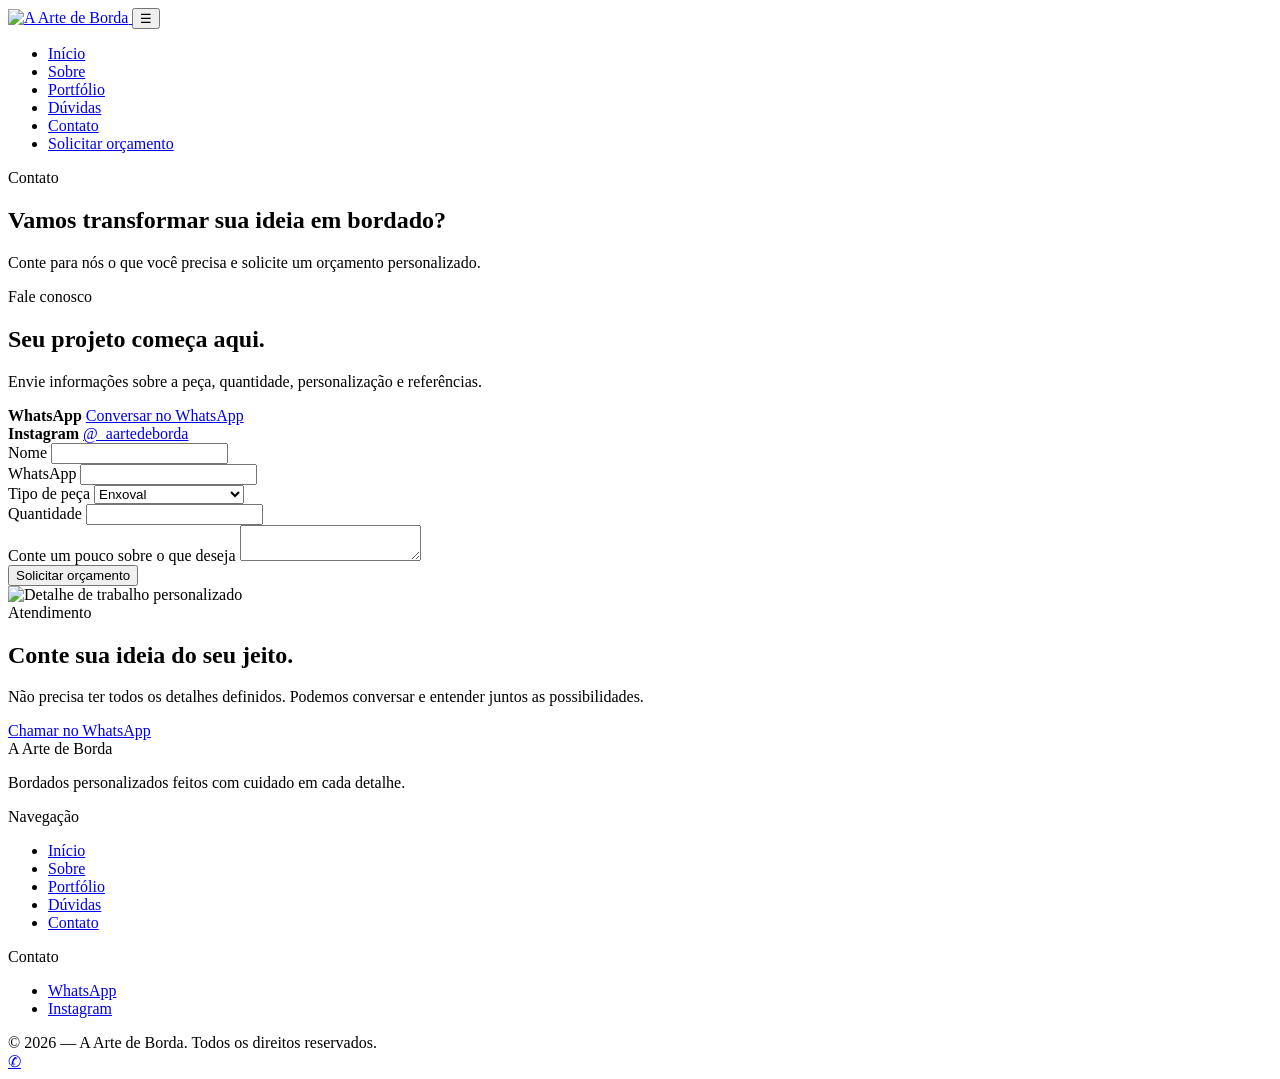
==== contato.html @ cf5d02eb "Add files via upload" ====
<!doctype html>
<html lang="pt-BR">
<head>
  <meta charset="UTF-8">
  <meta name="viewport" content="width=device-width,initial-scale=1">
  <meta name="description" content="Bordados personalizados feitos com cuidado em cada detalhe.">
  <title>A Arte de Borda | Contato</title>
  <link rel="stylesheet" href="css/style.css">
</head>
<body>
  <header class="site-header">
    <div class="container navbar">
      <a class="logo" href="index.html">
        <img src="images/Logo.jpg" alt="A Arte de Borda">
      </a>
      <button class="menu-toggle">☰</button>
      <nav>
        <ul class="nav-menu">
          <li><a class="" href="index.html">Início</a></li>
          <li><a class="" href="sobre.html">Sobre</a></li>
          <li><a class="" href="portfolio.html">Portfólio</a></li>
          <li><a class="" href="duvidas.html">Dúvidas</a></li>
          <li><a class="active" href="contato.html">Contato</a></li>
          <li><a class="btn btn-primary" href="contato.html">Solicitar orçamento</a></li>
        </ul>
      </nav>
    </div>
  </header>
  <main>
    <section class="page-hero">
      <div class="container">
        <span class="eyebrow">Contato</span>
        <h1>Vamos transformar sua ideia em bordado?</h1>
        <p>Conte para nós o que você precisa e solicite um orçamento personalizado.</p>
      </div>
    </section>
    <section class="section">
      <div class="container contact-grid">
        <div class="content-block">
          <span class="eyebrow">Fale conosco</span>
          <h2>Seu projeto começa aqui.</h2>
          <p>Envie informações sobre a peça, quantidade, personalização e referências.</p>
          <div class="contact-info">
            <div class="contact-box">
              <strong>WhatsApp</strong>
              <span><a href="https://wa.me/qr/4AI5QYM6GJARD1" target="_blank">Conversar no WhatsApp</a></span>
            </div>
            <div class="contact-box">
              <strong>Instagram</strong>
              <span><a href="https://www.instagram.com/_aartedeborda/" target="_blank">@_aartedeborda</a></span>
            </div>
          </div>
        </div>
        <form class="contact-form" id="orcamento-form">
          <div class="form-grid">
            <div class="form-group">
              <label>Nome</label>
              <input name="nome" required>
            </div>
            <div class="form-group">
              <label>WhatsApp</label>
              <input name="whatsapp" required>
            </div>
            <div class="form-group">
              <label>Tipo de peça</label>
              <select name="tipo">
                <option>Enxoval</option>
                <option>Cama, mesa e banho</option>
                <option>Vestuário</option>
                <option>Infantil</option>
                <option>Outro</option>
              </select>
            </div>
            <div class="form-group">
              <label>Quantidade</label>
              <input name="quantidade" type="number" min="1" required>
            </div>
            <div class="form-group full">
              <label>Conte um pouco sobre o que deseja</label>
              <textarea name="mensagem" required></textarea>
            </div>
            <div class="form-group full">
              <button class="btn btn-primary" type="submit">Solicitar orçamento</button>
            </div>
          </div>
        </form>
      </div>
    </section>
    <section class="section section-alt">
      <div class="container two-columns">
        <div class="image-card">
          <img src="images/1contato.jfif" alt="Detalhe de trabalho personalizado">
        </div>
        <div class="content-block">
          <span class="eyebrow">Atendimento</span>
          <h2>Conte sua ideia do seu jeito.</h2>
          <p>Não precisa ter todos os detalhes definidos. Podemos conversar e entender juntos as possibilidades.</p>
          <a class="btn btn-primary" href="https://wa.me/qr/4AI5QYM6GJARD1" target="_blank">Chamar no WhatsApp</a>
        </div>
      </div>
    </section>
  </main>
  <footer class="site-footer">
    <div class="container">
      <div class="footer-grid">
        <div>
          <div class="footer-logo">A Arte de Borda</div>
          <p class="footer-text">Bordados personalizados feitos com cuidado em cada detalhe.</p>
        </div>
        <div>
          <div class="footer-title">Navegação</div>
          <ul class="footer-links">
            <li><a href="index.html">Início</a></li>
            <li><a href="sobre.html">Sobre</a></li>
            <li><a href="portfolio.html">Portfólio</a></li>
            <li><a href="duvidas.html">Dúvidas</a></li>
            <li><a href="contato.html">Contato</a></li>
          </ul>
        </div>
        <div>
          <div class="footer-title">Contato</div>
          <ul class="footer-links">
            <li><a href="https://wa.me/qr/4AI5QYM6GJARD1" target="_blank">WhatsApp</a></li>
            <li><a href="https://www.instagram.com/_aartedeborda/" target="_blank">Instagram</a></li>
          </ul>
        </div>
      </div>
      <div class="footer-bottom">© 2026 — A Arte de Borda. Todos os direitos reservados.</div>
    </div>
  </footer>
  <a class="floating-whatsapp" href="https://wa.me/qr/4AI5QYM6GJARD1" target="_blank">✆</a>
  <script src="js/main.js"></script>
</body>
</html>
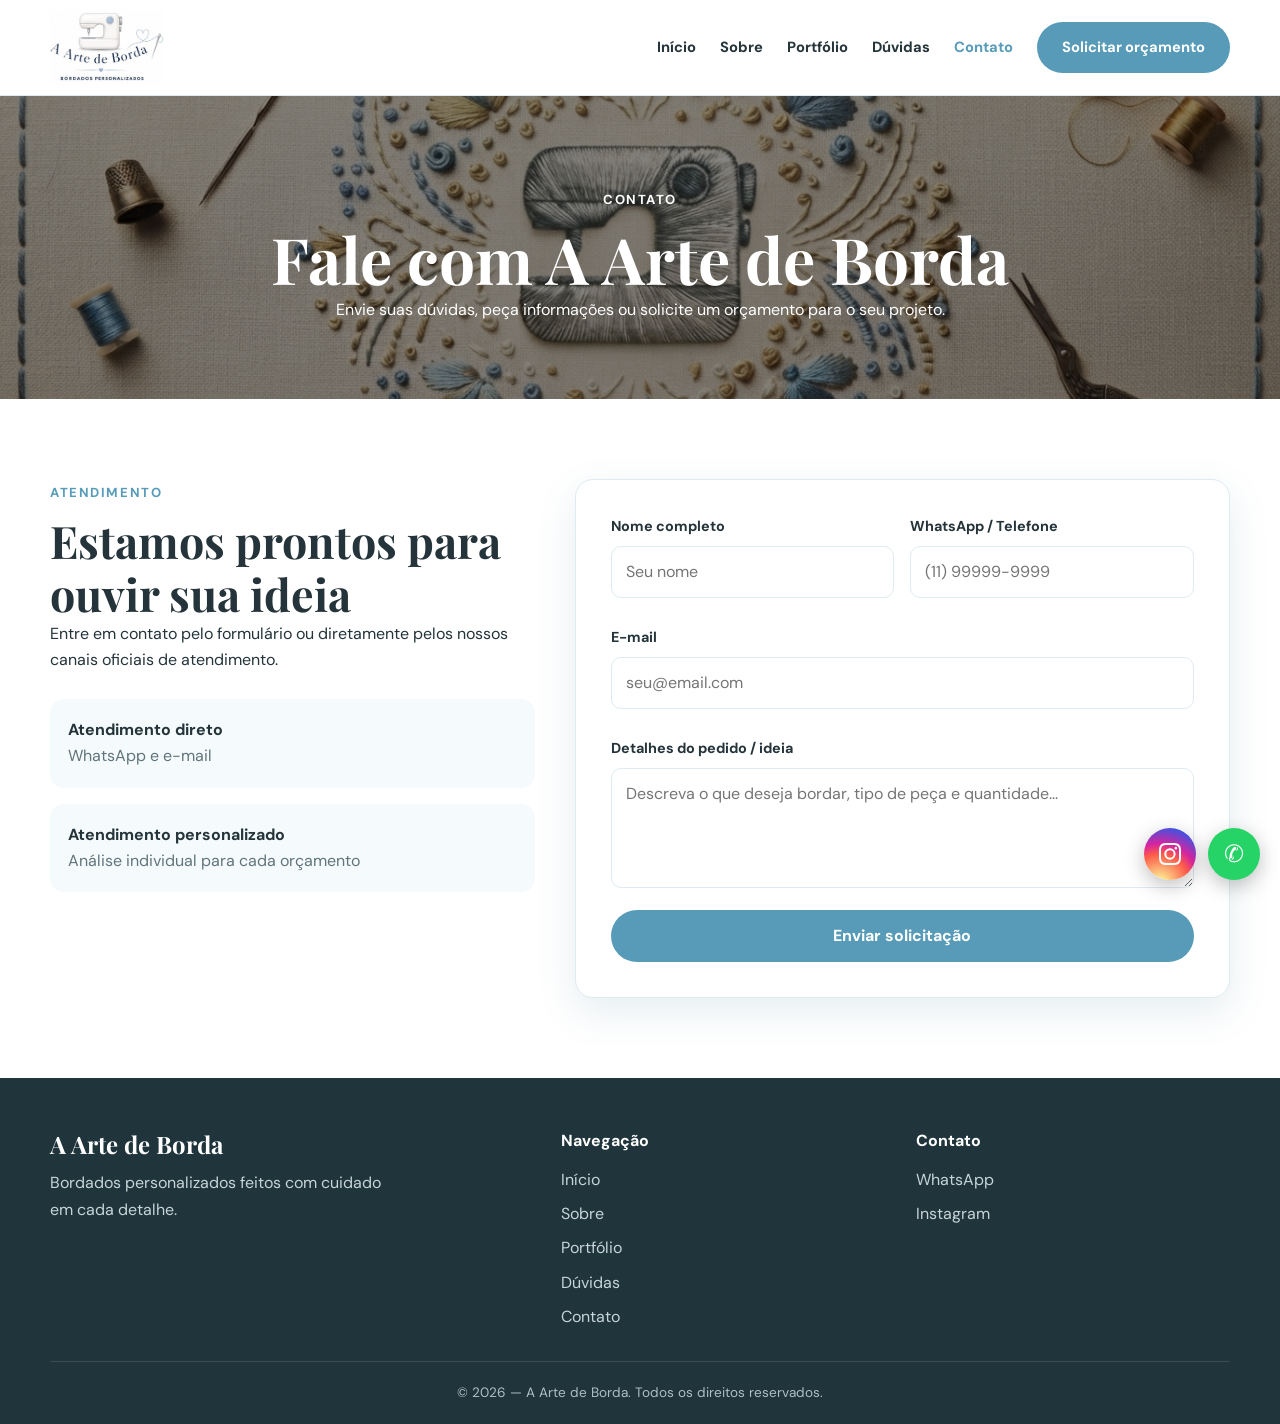
==== commit 6a8a7b67: "Update contato.html" ====
--- a/contato.html
+++ b/contato.html
@@ -30,76 +30,57 @@
     <section class="page-hero">
       <div class="container">
         <span class="eyebrow">Contato</span>
-        <h1>Vamos transformar sua ideia em bordado?</h1>
-        <p>Conte para nós o que você precisa e solicite um orçamento personalizado.</p>
+        <h1>Fale com A Arte de Borda</h1>
+        <p>Envie suas dúvidas, peça informações ou solicite um orçamento para o seu projeto.</p>
       </div>
     </section>
+
     <section class="section">
       <div class="container contact-grid">
-        <div class="content-block">
-          <span class="eyebrow">Fale conosco</span>
-          <h2>Seu projeto começa aqui.</h2>
-          <p>Envie informações sobre a peça, quantidade, personalização e referências.</p>
+        <div class="reveal">
+          <span class="eyebrow">Atendimento</span>
+          <h2>Estamos prontos para ouvir sua ideia</h2>
+          <p>Entre em contato pelo formulário ou diretamente pelos nossos canais oficiais de atendimento.</p>
+          
           <div class="contact-info">
             <div class="contact-box">
-              <strong>WhatsApp</strong>
-              <span><a href="https://wa.me/qr/4AI5QYM6GJARD1" target="_blank">Conversar no WhatsApp</a></span>
+              <strong>Atendimento direto</strong>
+              <span>WhatsApp e e-mail</span>
             </div>
             <div class="contact-box">
-              <strong>Instagram</strong>
-              <span><a href="https://www.instagram.com/_aartedeborda/" target="_blank">@_aartedeborda</a></span>
+              <strong>Atendimento personalizado</strong>
+              <span>Análise individual para cada orçamento</span>
             </div>
           </div>
         </div>
-        <form class="contact-form" id="orcamento-form">
-          <div class="form-grid">
-            <div class="form-group">
-              <label>Nome</label>
-              <input name="nome" required>
+
+        <div class="contact-form reveal">
+          <form id="contactForm">
+            <div class="form-grid">
+              <div class="form-group">
+                <label for="nome">Nome completo</label>
+                <input type="text" id="nome" required placeholder="Seu nome">
+              </div>
+              <div class="form-group">
+                <label for="telefone">WhatsApp / Telefone</label>
+                <input type="tel" id="telefone" required placeholder="(11) 99999-9999">
+              </div>
+              <div class="form-group full">
+                <label for="email">E-mail</label>
+                <input type="email" id="email" required placeholder="seu@email.com">
+              </div>
+              <div class="form-group full">
+                <label for="mensagem">Detalhes do pedido / ideia</label>
+                <textarea id="mensagem" required placeholder="Descreva o que deseja bordar, tipo de peça e quantidade..."></textarea>
+              </div>
             </div>
-            <div class="form-group">
-              <label>WhatsApp</label>
-              <input name="whatsapp" required>
-            </div>
-            <div class="form-group">
-              <label>Tipo de peça</label>
-              <select name="tipo">
-                <option>Enxoval</option>
-                <option>Cama, mesa e banho</option>
-                <option>Vestuário</option>
-                <option>Infantil</option>
-                <option>Outro</option>
-              </select>
-            </div>
-            <div class="form-group">
-              <label>Quantidade</label>
-              <input name="quantidade" type="number" min="1" required>
-            </div>
-            <div class="form-group full">
-              <label>Conte um pouco sobre o que deseja</label>
-              <textarea name="mensagem" required></textarea>
-            </div>
-            <div class="form-group full">
-              <button class="btn btn-primary" type="submit">Solicitar orçamento</button>
-            </div>
-          </div>
-        </form>
-      </div>
-    </section>
-    <section class="section section-alt">
-      <div class="container two-columns">
-        <div class="image-card">
-          <img src="images/1contato.jfif" alt="Detalhe de trabalho personalizado">
-        </div>
-        <div class="content-block">
-          <span class="eyebrow">Atendimento</span>
-          <h2>Conte sua ideia do seu jeito.</h2>
-          <p>Não precisa ter todos os detalhes definidos. Podemos conversar e entender juntos as possibilidades.</p>
-          <a class="btn btn-primary" href="https://wa.me/qr/4AI5QYM6GJARD1" target="_blank">Chamar no WhatsApp</a>
+            <button type="submit" class="btn btn-primary" style="width: 100%; margin-top: 10px;">Enviar solicitação</button>
+          </form>
         </div>
       </div>
     </section>
   </main>
+
   <footer class="site-footer">
     <div class="container">
       <div class="footer-grid">
@@ -128,7 +109,16 @@
       <div class="footer-bottom">© 2026 — A Arte de Borda. Todos os direitos reservados.</div>
     </div>
   </footer>
-  <a class="floating-whatsapp" href="https://wa.me/qr/4AI5QYM6GJARD1" target="_blank">✆</a>
+
+  <div class="floating-socials">
+    <a class="floating-btn floating-instagram" href="https://www.instagram.com/_aartedeborda/" target="_blank" title="Siga no Instagram">
+      <svg xmlns="http://www.w3.org/2000/svg" width="22" height="22" fill="currentColor" viewBox="0 0 16 16">
+        <path d="M8 0C5.829 0 5.556.01 4.703.048 3.85.088 3.269.222 2.76.42a3.917 3.917 0 0 0-1.417.923A3.927 3.927 0 0 0 .42 2.76C.222 3.268.087 3.85.048 4.7.01 5.555 0 5.827 0 8.001c0 2.172.01 2.444.048 3.297.04.852.174 1.433.372 1.942.205.526.478.972.923 1.417.444.445.89.719 1.416.923.51.198 1.09.333 1.942.372C5.555 15.99 5.827 16 8 16s2.444-.01 3.298-.048c.851-.04 1.434-.174 1.943-.372a3.916 3.916 0 0 0 1.416-.923c.445-.445.718-.891.923-1.417.197-.509.332-1.09.372-1.942C15.99 10.445 16 10.173 16 8s-.01-2.445-.048-3.299c-.04-.851-.175-1.433-.372-1.941a3.926 3.926 0 0 0-.923-1.417A3.911 3.911 0 0 0 13.24.42c-.51-.198-1.092-.333-1.943-.372C10.443.01 10.172 0 7.999 0h.001zm-.717 1.442h.718c2.136 0 2.389.007 3.232.046.78.035 1.204.166 1.486.275.373.145.64.319.92.599.28.28.453.546.598.92.11.281.24.705.275 1.485.039.843.047 1.096.047 3.231s-.008 2.389-.047 3.232c-.035.78-.166 1.203-.275 1.485a2.47 2.47 0 0 1-.599.919c-.28.28-.546.453-.92.598-.28.11-.704.24-1.485.276-.843.038-1.096.047-3.232.047s-2.39-.009-3.233-.047c-.78-.036-1.203-.166-1.485-.276a2.478 2.478 0 0 1-.92-.598 2.48 2.48 0 0 1-.6-.92c-.109-.281-.24-.705-.275-1.485-.038-.843-.046-1.096-.046-3.233 0-2.136.008-2.388.046-3.231.036-.78.166-1.204.276-1.486.145-.373.319-.64.599-.92.28-.28.546-.453.92-.598.282-.11.705-.24 1.485-.276.738-.034 1.024-.044 2.515-.045v.002zm4.988 1.328a.96.96 0 1 0 0 1.92.96.96 0 0 0 0-1.92zm-4.27 1.122a4.109 4.109 0 1 0 0 8.217 4.109 4.109 0 0 0 0-8.217zm0 1.441a2.667 2.667 0 1 1 0 5.334 2.667 2.667 0 0 1 0-5.334z"/>
+      </svg>
+    </a>
+    <a class="floating-btn floating-whatsapp" href="https://wa.me/qr/4AI5QYM6GJARD1" target="_blank" title="Chamar no WhatsApp">✆</a>
+  </div>
+
   <script src="js/main.js"></script>
 </body>
-</html>+</html>
--- a/css/style.css
+++ b/css/style.css
@@ -0,0 +1,197 @@
+@import url('https://fonts.googleapis.com/css2?family=DM+Sans:wght@400;500;600;700&family=Playfair+Display:wght@500;600;700&display=swap');
+
+:root {
+  --cor-principal: #9bcfe3;
+  --cor-principal-escura: #579bb8;
+  --cor-principal-clara: #eaf7fb;
+  --cor-fundo: #fff;
+  --cor-fundo-alt: #f5fbfd;
+  --cor-texto: #24343a;
+  --cor-texto-claro: #61747b;
+  --cor-borda: #dcecf1;
+  --sombra: 0 14px 40px rgba(52,108,128,.12);
+  --raio: 18px;
+  --largura: 1180px;
+  --transicao: .3s ease;
+}
+
+* { box-sizing: border-box; margin: 0; padding: 0; }
+html { scroll-behavior: smooth; }
+body { font-family: "DM Sans", sans-serif; color: var(--cor-texto); line-height: 1.65; background-color: #fff; }
+body.menu-aberto { overflow: hidden; }
+img, video { display: block; max-width: 100%; }
+a { color: inherit; text-decoration: none; }
+button, input, textarea, select { font: inherit; }
+
+.container { width: min(100% - 40px, var(--largura)); margin: auto; }
+.section { padding: 80px 0; }
+.section-alt { background: var(--cor-fundo-alt); }
+.section-header { max-width: 720px; margin: 0 auto 40px; text-align: center; }
+.eyebrow { display: inline-block; margin-bottom: 10px; color: var(--cor-principal-escura); font-weight: 700; font-size: .82rem; letter-spacing: .12em; text-transform: uppercase; }
+
+h1, h2, h3 { font-family: "Playfair Display", serif; line-height: 1.2; }
+h1 { font-size: clamp(2.2rem, 5vw, 4rem); }
+h2 { font-size: clamp(1.8rem, 3.5vw, 2.8rem); }
+h3 { font-size: 1.35rem; }
+.section-header p, .muted { color: var(--cor-texto-claro); }
+
+/* BOTÕES */
+.btn { display: inline-flex; align-items: center; justify-content: center; min-height: 48px; padding: 12px 24px; border: 1px solid transparent; border-radius: 999px; font-weight: 700; cursor: pointer; transition: transform var(--transicao), background var(--transicao), color var(--transicao); }
+.btn:hover { transform: translateY(-2px); }
+.btn-primary { background: var(--cor-principal-escura); color: #fff; }
+.btn-outline { border-color: #fff; color: #fff; }
+.btn-light { background: #fff; color: var(--cor-principal-escura); }
+
+/* HEADER E MENU RESPONSIVO */
+.site-header { position: sticky; top: 0; z-index: 1000; background: rgba(255,255,255,.96); backdrop-filter: blur(12px); border-bottom: 1px solid var(--cor-borda); }
+.navbar { min-height: 80px; display: flex; align-items: center; justify-content: space-between; gap: 20px; padding: 10px 0; }
+
+.logo img { height: 75px; width: auto; display: block; }
+
+.nav-menu { display: flex; align-items: center; gap: 24px; list-style: none; }
+.nav-menu a { font-size: .92rem; font-weight: 700; }
+.nav-menu a:hover, .nav-menu a.active { color: var(--cor-principal-escura); }
+
+.menu-toggle { display: none; border: 0; background: transparent; font-size: 1.8rem; cursor: pointer; color: var(--cor-principal-escura); }
+
+/* BANNER DE TOPO */
+.page-hero {
+  position: relative;
+  background-image: url('../images/Fundo.jfif');
+  background-size: cover;
+  background-position: center;
+  background-repeat: no-repeat;
+  padding: 90px 0 75px;
+  text-align: center;
+  color: #ffffff;
+}
+
+.page-hero::before {
+  content: "";
+  position: absolute;
+  top: 0; left: 0; width: 100%; height: 100%;
+  background: rgba(0, 0, 0, 0.45);
+  z-index: 1;
+}
+
+.page-hero .container { position: relative; z-index: 2; }
+.page-hero h1, .page-hero p, .page-hero .eyebrow { color: #ffffff !important; }
+
+/* LAYOUTS E GRIDS */
+.two-columns { display: grid; grid-template-columns: 1fr 1fr; gap: 50px; align-items: center; }
+.image-card { overflow: hidden; border-radius: var(--raio); box-shadow: var(--sombra); background: var(--cor-principal-clara); }
+.image-card img, .image-card video { width: 100%; height: 100%; object-fit: cover; display: block; }
+
+.category-grid, .process-grid { display: grid; grid-template-columns: repeat(4, 1fr); gap: 20px; }
+.category-card, .process-card { padding: 25px 20px; border: 1px solid var(--cor-borda); border-radius: var(--raio); background: #fff; transition: transform var(--transicao), box-shadow var(--transicao); }
+.category-card:hover, .process-card:hover { transform: translateY(-5px); box-shadow: var(--sombra); }
+.category-number, .process-number { color: var(--cor-principal-escura); font-weight: 700; }
+.category-card h3 { margin: 10px 0; }
+.category-card p, .process-card p { color: var(--cor-texto-claro); font-size: .94rem; }
+.process-number { font: 2rem "Playfair Display", serif; margin-bottom: 8px; }
+
+/* PORTFÓLIO */
+.portfolio-grid { display: grid; grid-template-columns: repeat(auto-fill, minmax(260px, 1fr)); gap: 20px; margin-top: 30px; }
+.portfolio-item { position: relative; overflow: hidden; border-radius: 14px; background: var(--cor-principal-clara); aspect-ratio: 1 / 1; }
+.portfolio-item img, .portfolio-item video { width: 100%; height: 100%; object-fit: cover; transition: transform .5s ease; }
+.portfolio-item:hover img { transform: scale(1.05); }
+
+/* CONTATO */
+.contact-grid { display: grid; grid-template-columns: .85fr 1.15fr; gap: 40px; }
+.contact-info { display: grid; gap: 16px; margin-top: 25px; }
+.contact-box { padding: 18px; border-radius: 14px; background: var(--cor-fundo-alt); }
+.contact-box strong { display: block; }
+.contact-box span { color: var(--cor-texto-claro); }
+.contact-form { padding: 35px; border-radius: var(--raio); box-shadow: var(--sombra); background: #fff; border: 1px solid var(--cor-borda); }
+.form-grid { display: grid; grid-template-columns: 1fr 1fr; gap: 16px; }
+.form-group { display: grid; gap: 7px; margin-bottom: 12px; }
+.form-group.full { grid-column: 1/-1; }
+.form-group label { font-weight: 700; font-size: .9rem; }
+.form-group input, .form-group select, .form-group textarea { width: 100%; padding: 12px 14px; border: 1px solid var(--cor-borda); border-radius: 10px; outline: none; }
+.form-group textarea { min-height: 120px; resize: vertical; }
+
+/* DÚVIDAS / FAQ */
+.faq-list { max-width: 850px; margin: auto; }
+.faq-item { border-bottom: 1px solid var(--cor-borda); }
+.faq-question { width: 100%; padding: 20px 0; display: flex; justify-content: space-between; gap: 15px; border: 0; background: transparent; text-align: left; font-weight: 700; cursor: pointer; color: var(--cor-texto); }
+.faq-icon { font-size: 1.4rem; color: var(--cor-principal-escura); transition: transform var(--transicao); }
+.faq-answer { max-height: 0; overflow: hidden; transition: max-height .35s ease; }
+.faq-answer p { padding: 0 20px 20px 0; color: var(--cor-texto-claro); }
+.faq-item.open .faq-icon { transform: rotate(45deg); }
+
+/* CTA E RODAPÉ */
+.cta { padding: 60px 0; background: var(--cor-principal); }
+.cta-inner { display: flex; align-items: center; justify-content: space-between; gap: 20px; }
+.site-footer { padding: 50px 0 20px; background: #1f343b; color: #fff; }
+.footer-grid { display: grid; grid-template-columns: 1.5fr 1fr 1fr; gap: 40px; padding-bottom: 30px; }
+.footer-logo { font: 1.5rem "Playfair Display", serif; font-weight: bold; }
+.footer-text, .footer-links { color: #c7d5d9; }
+.footer-text { margin-top: 10px; max-width: 350px; }
+.footer-title { margin-bottom: 12px; font-weight: 700; }
+.footer-links { list-style: none; display: grid; gap: 8px; }
+.footer-bottom { padding-top: 20px; border-top: 1px solid rgba(255,255,255,.12); color: #aebfc4; font-size: .85rem; text-align: center; }
+
+/* BOTÕES FLUTUANTES NO CANTO DIREITO INFERIOR (INSTAGRAM + WHATSAPP) */
+.floating-socials {
+  position: fixed;
+  right: 20px;
+  bottom: 20px;
+  z-index: 9999;
+  display: flex !important;
+  flex-direction: row !important;
+  align-items: center;
+  gap: 12px;
+}
+
+.floating-btn {
+  width: 52px;
+  height: 52px;
+  border-radius: 50%;
+  display: flex !important;
+  align-items: center;
+  justify-content: center;
+  color: #ffffff !important;
+  font-size: 1.5rem;
+  box-shadow: 0 6px 20px rgba(0,0,0,0.25);
+  transition: transform 0.3s ease;
+  text-decoration: none;
+}
+
+.floating-btn:hover {
+  transform: scale(1.1);
+}
+
+.floating-whatsapp {
+  background-color: #25d366 !important;
+}
+
+.floating-instagram {
+  background: radial-gradient(circle at 30% 107%, #fdf497 0%, #fdf497 5%, #fd5949 45%, #d6249f 60%, #285AEB 90%) !important;
+}
+
+/* ANIMAÇÕES */
+.reveal { opacity: 0; transform: translateY(25px); transition: opacity 0.6s ease, transform 0.6s ease; }
+.reveal.active, .reveal.visible { opacity: 1; transform: translateY(0); }
+
+/* RESPONSIVIDADE (TABLET E CELULAR) */
+@media (max-width: 950px) {
+  .menu-toggle { display: block; }
+  .nav-menu { position: fixed; top: 80px; left: 0; right: 0; display: none; flex-direction: column; align-items: stretch; padding: 25px 20px; background: #fff; box-shadow: var(--sombra); gap: 18px; }
+  .nav-menu.open, .nav-menu.active { display: flex; }
+  .navbar > .btn { display: none; }
+  
+  .two-columns, .contact-grid { grid-template-columns: 1fr; gap: 35px; }
+  .category-grid, .process-grid { grid-template-columns: repeat(2, 1fr); }
+  .footer-grid { grid-template-columns: 1fr; gap: 30px; }
+}
+
+@media (max-width: 600px) {
+  .container { width: min(100% - 32px, var(--largura)); }
+  .section { padding: 50px 0; }
+  .page-hero { padding: 70px 0 55px; }
+  .logo img { height: 60px; }
+  
+  .category-grid, .process-grid, .form-grid { grid-template-columns: 1fr; }
+  .portfolio-grid { grid-template-columns: repeat(auto-fill, minmax(140px, 1fr)); gap: 12px; }
+  
+  .cta-inner { flex-direction: column; align-items: flex-start; text-align:
